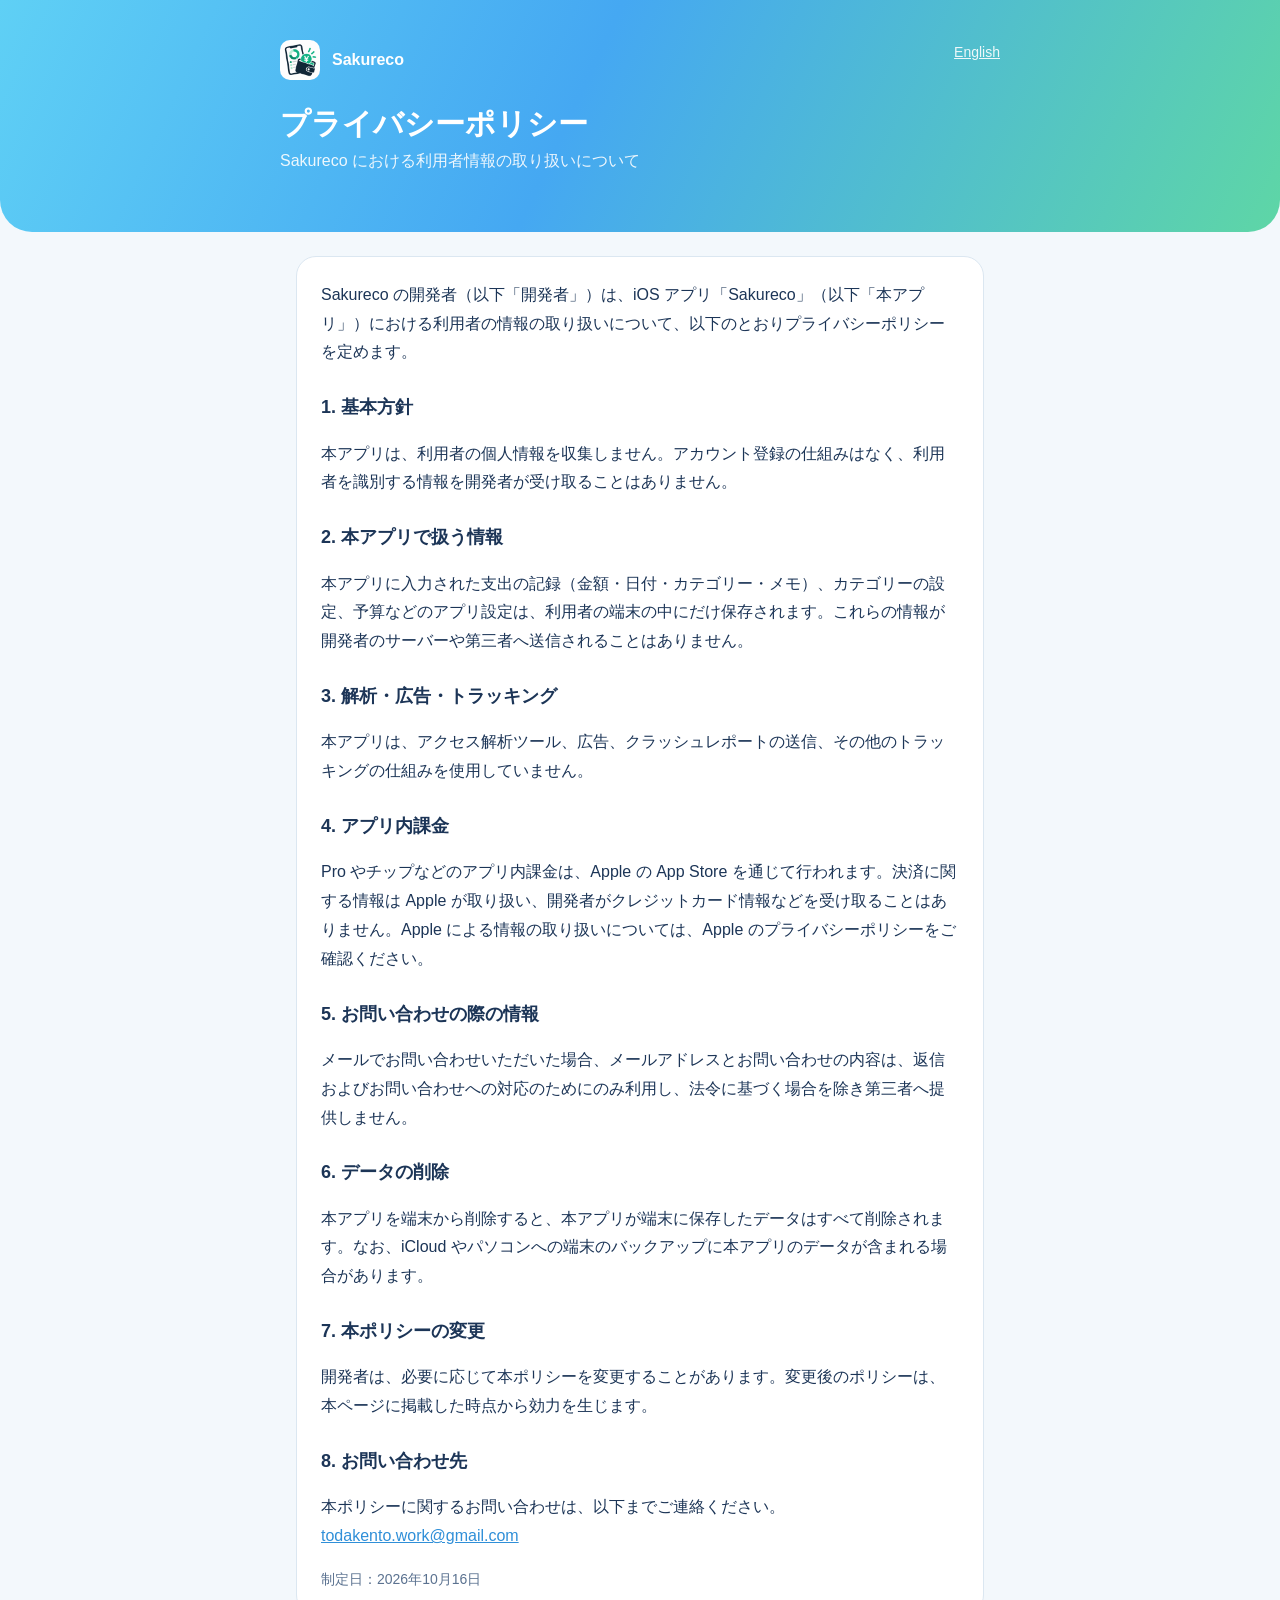
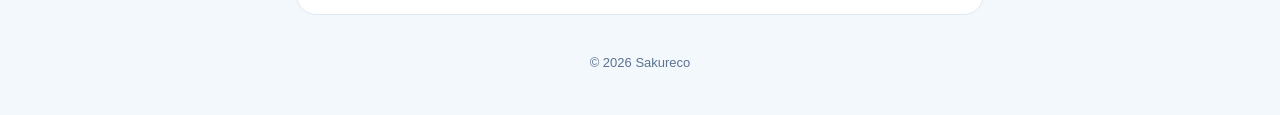
==== privacy/index.html @ 233f3a36 "feat: add support, privacy policy and terms pages Co-Authored-By: Claude Opus 5.5 (1M context) <nore" ====
<!doctype html>
<html lang="ja">
<head>
<meta charset="utf-8">
<meta name="viewport" content="width=device-width, initial-scale=1">
<title>プライバシーポリシー | Sakureco</title>
<meta name="description" content="Sakureco における利用者情報の取り扱いについて">
<link rel="icon" href="../assets/favicon.png">
<link rel="apple-touch-icon" href="../assets/icon.png">
<link rel="stylesheet" href="../assets/style.css">
</head>
<body>
<header class="hero">
  <div class="hero-inner">
    <a class="lang" href="../en/privacy/">English</a>
    <a class="brand" href="../"><img src="../assets/icon.png" alt="">Sakureco</a>
    <h1>プライバシーポリシー</h1>
    <p>Sakureco における利用者情報の取り扱いについて</p>
  </div>
</header>
<main>
<section class="card">
<p>Sakureco の開発者（以下「開発者」）は、iOS アプリ「Sakureco」（以下「本アプリ」）における利用者の情報の取り扱いについて、以下のとおりプライバシーポリシーを定めます。</p>

<h2>1. 基本方針</h2>
<p>本アプリは、利用者の個人情報を収集しません。アカウント登録の仕組みはなく、利用者を識別する情報を開発者が受け取ることはありません。</p>

<h2>2. 本アプリで扱う情報</h2>
<p>本アプリに入力された支出の記録（金額・日付・カテゴリー・メモ）、カテゴリーの設定、予算などのアプリ設定は、利用者の端末の中にだけ保存されます。これらの情報が開発者のサーバーや第三者へ送信されることはありません。</p>

<h2>3. 解析・広告・トラッキング</h2>
<p>本アプリは、アクセス解析ツール、広告、クラッシュレポートの送信、その他のトラッキングの仕組みを使用していません。</p>

<h2>4. アプリ内課金</h2>
<p>Pro やチップなどのアプリ内課金は、Apple の App Store を通じて行われます。決済に関する情報は Apple が取り扱い、開発者がクレジットカード情報などを受け取ることはありません。Apple による情報の取り扱いについては、Apple のプライバシーポリシーをご確認ください。</p>

<h2>5. お問い合わせの際の情報</h2>
<p>メールでお問い合わせいただいた場合、メールアドレスとお問い合わせの内容は、返信およびお問い合わせへの対応のためにのみ利用し、法令に基づく場合を除き第三者へ提供しません。</p>

<h2>6. データの削除</h2>
<p>本アプリを端末から削除すると、本アプリが端末に保存したデータはすべて削除されます。なお、iCloud やパソコンへの端末のバックアップに本アプリのデータが含まれる場合があります。</p>

<h2>7. 本ポリシーの変更</h2>
<p>開発者は、必要に応じて本ポリシーを変更することがあります。変更後のポリシーは、本ページに掲載した時点から効力を生じます。</p>

<h2>8. お問い合わせ先</h2>
<p>本ポリシーに関するお問い合わせは、以下までご連絡ください。<br><a href="mailto:todakento.work@gmail.com">todakento.work@gmail.com</a></p>

<p class="meta">制定日：2026年10月16日</p>
</section>
</main>
<footer>© 2026 Sakureco</footer>
</body>
</html>
---- assets/style.css ----
:root {
  --bg: #f3f8fc;
  --surface: #ffffff;
  --text: #1c3557;
  --text-secondary: #5b7290;
  --border: #dbe7f1;
  --tint: #2f8fd8;
  --header: linear-gradient(115deg, #5fd0f5 0%, #45a8f2 45%, #5ed6a6 100%);
}

@media (prefers-color-scheme: dark) {
  :root {
    --bg: #0e1a26;
    --surface: #152536;
    --text: #e6eef7;
    --text-secondary: #9fb2c8;
    --border: #22384d;
    --tint: #4cc6f2;
    --header: linear-gradient(115deg, #1e7fb0 0%, #1f5fc0 45%, #1f8f6e 100%);
  }
}

* {
  box-sizing: border-box;
}

body {
  margin: 0;
  background: var(--bg);
  color: var(--text);
  font-family: -apple-system, BlinkMacSystemFont, "Hiragino Sans", "Noto Sans JP", "Segoe UI", sans-serif;
  line-height: 1.8;
  -webkit-text-size-adjust: 100%;
}

a {
  color: var(--tint);
}

.hero {
  background: var(--header);
  color: #fff;
  padding: 40px 16px 56px;
  border-radius: 0 0 32px 32px;
}

.hero-inner,
main,
footer {
  max-width: 720px;
  margin: 0 auto;
}

.brand {
  display: flex;
  align-items: center;
  gap: 12px;
  color: #fff;
  text-decoration: none;
  font-weight: 700;
}

.brand img {
  width: 40px;
  height: 40px;
  border-radius: 10px;
}

.lang {
  float: right;
  color: #fff;
  font-size: 14px;
  opacity: 0.9;
}

.hero h1 {
  margin: 24px 0 4px;
  font-size: 30px;
  line-height: 1.3;
}

.hero p {
  margin: 0;
  opacity: 0.9;
}

main {
  padding: 24px 16px 8px;
}

.card {
  background: var(--surface);
  border: 1px solid var(--border);
  border-radius: 20px;
  padding: 8px 24px;
  margin-bottom: 20px;
}

h2 {
  font-size: 18px;
  margin: 24px 0 8px;
}

h3 {
  font-size: 16px;
  margin: 20px 0 4px;
}

ul,
ol {
  padding-left: 1.4em;
}

.meta {
  color: var(--text-secondary);
  font-size: 14px;
}

.links {
  list-style: none;
  padding: 0;
  margin: 8px 0;
}

.links li {
  border-top: 1px solid var(--border);
}

.links li:first-child {
  border-top: none;
}

.links a {
  display: block;
  padding: 16px 0;
  font-weight: 700;
  text-decoration: none;
}

.links a::after {
  content: "›";
  float: right;
  color: var(--text-secondary);
}

footer {
  padding: 8px 16px 40px;
  color: var(--text-secondary);
  font-size: 13px;
  text-align: center;
}
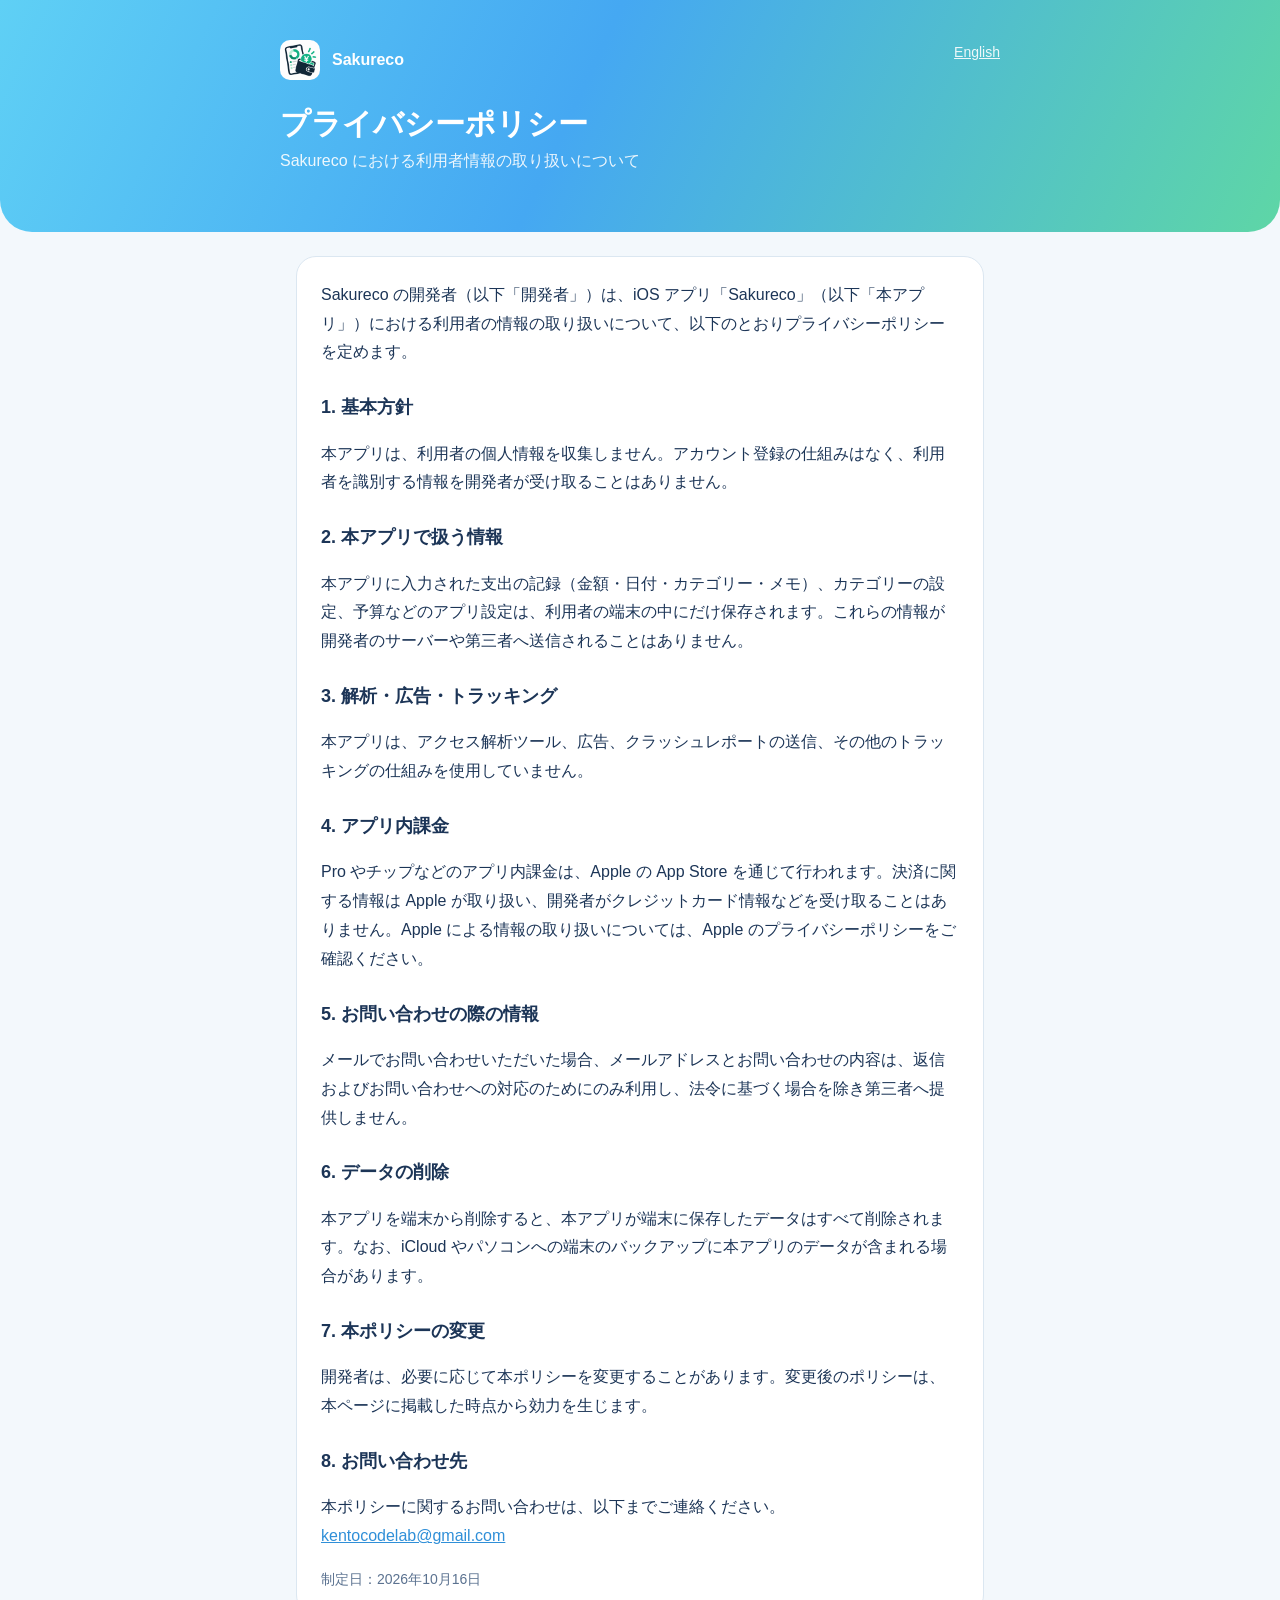
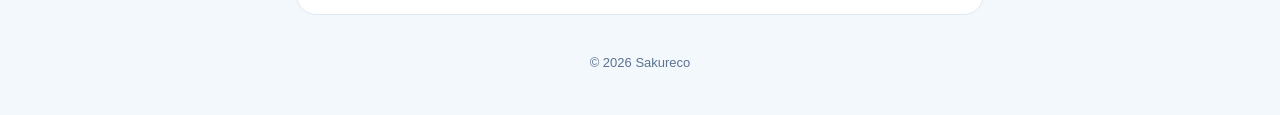
==== commit 1b7340f5: "fix: clarify data transfer FAQ and update contact email Co-Authored-By: Claude Opus 5.5 (1M context)" ====
--- a/privacy/index.html
+++ b/privacy/index.html
@@ -44,7 +44,7 @@
 <p>開発者は、必要に応じて本ポリシーを変更することがあります。変更後のポリシーは、本ページに掲載した時点から効力を生じます。</p>
 
 <h2>8. お問い合わせ先</h2>
-<p>本ポリシーに関するお問い合わせは、以下までご連絡ください。<br><a href="mailto:todakento.work@gmail.com">todakento.work@gmail.com</a></p>
+<p>本ポリシーに関するお問い合わせは、以下までご連絡ください。<br><a href="mailto:kentocodelab@gmail.com">kentocodelab@gmail.com</a></p>
 
 <p class="meta">制定日：2026年10月16日</p>
 </section>
